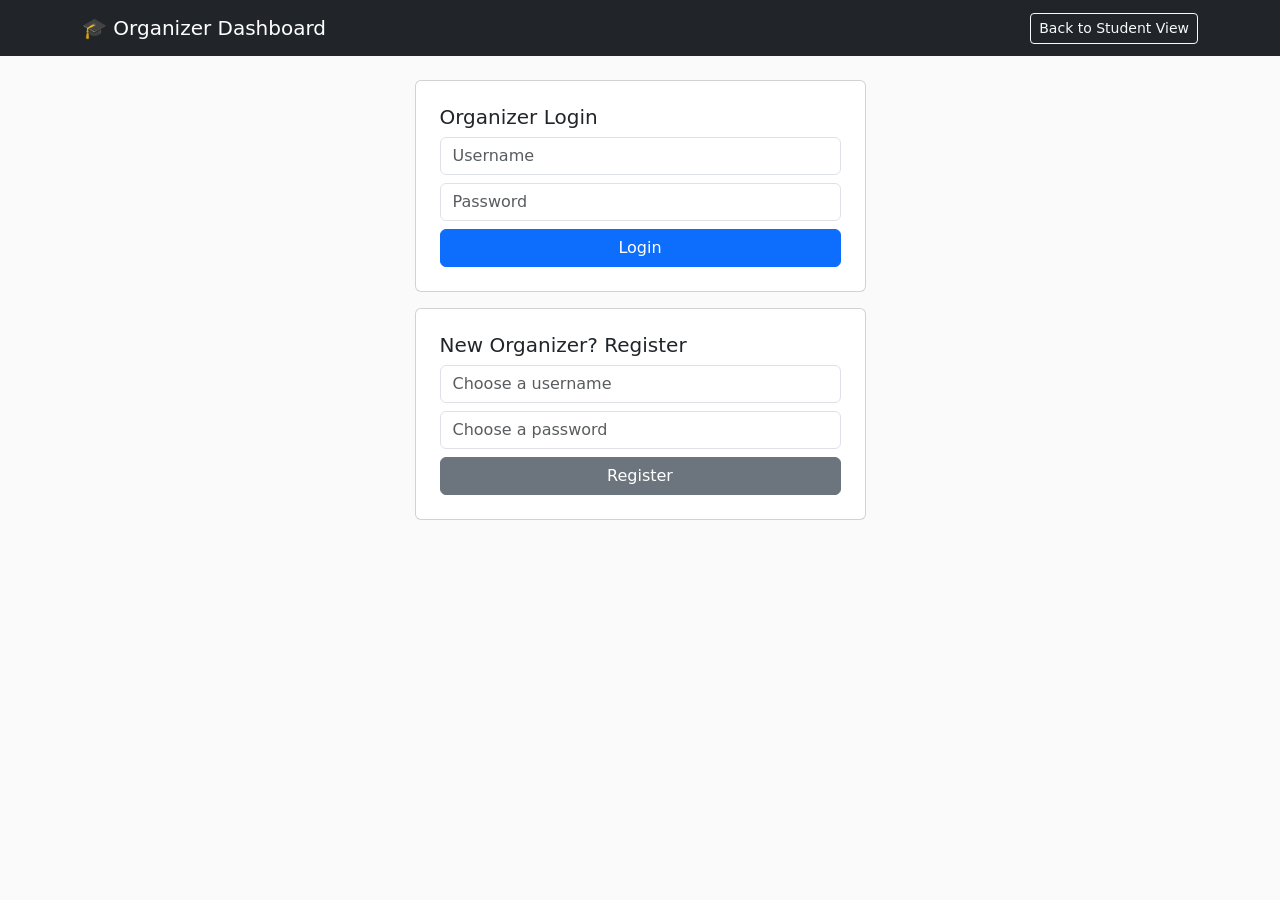
==== frontend/organizer.html @ c5e83cae "intial commit" ====
<!DOCTYPE html>
<html lang="en">
<head>
<meta charset="UTF-8">
<meta name="viewport" content="width=device-width, initial-scale=1.0">
<title>Organizer Dashboard</title>
<link href="https://cdn.jsdelivr.net/npm/bootstrap@5.3.0/dist/css/bootstrap.min.css" rel="stylesheet">
<link rel="stylesheet" href="css/style.css">
</head>
<body>

<nav class="navbar navbar-dark bg-dark mb-4">
  <div class="container">
    <span class="navbar-brand">🎓 Organizer Dashboard</span>
    <a href="index.html" class="btn btn-outline-light btn-sm">Back to Student View</a>
  </div>
</nav>

<div class="container">

  <!-- LOGIN / REGISTER SECTION -->
  <div id="authSection" class="row justify-content-center">
    <div class="col-md-5">
      <div class="card p-4 mb-3">
        <h5>Organizer Login</h5>
        <form id="loginForm">
          <input type="text" id="loginUsername" class="form-control mb-2" placeholder="Username" required>
          <input type="password" id="loginPassword" class="form-control mb-2" placeholder="Password" required>
          <button type="submit" class="btn btn-primary w-100">Login</button>
        </form>
      </div>
      <div class="card p-4">
        <h5>New Organizer? Register</h5>
        <form id="registerForm">
          <input type="text" id="registerUsername" class="form-control mb-2" placeholder="Choose a username" required>
          <input type="password" id="registerPassword" class="form-control mb-2" placeholder="Choose a password" required>
          <button type="submit" class="btn btn-secondary w-100">Register</button>
        </form>
      </div>
    </div>
  </div>

  <!-- DASHBOARD (shown after login) -->
  <div id="dashboardSection" style="display:none;">
    <div class="d-flex justify-content-between align-items-center mb-3">
      <h4>Your Events</h4>
      <div>
        <button class="btn btn-success me-2" data-bs-toggle="modal" data-bs-target="#createEventModal">+ New Event</button>
        <button class="btn btn-outline-danger" id="logoutBtn">Logout</button>
      </div>
    </div>
    <div id="organizerEventsList" class="row g-4"></div>
  </div>

</div>

<!-- Create Event Modal -->
<div class="modal fade" id="createEventModal" tabindex="-1">
  <div class="modal-dialog">
    <div class="modal-content">
      <form id="createEventForm">
        <div class="modal-header">
          <h5 class="modal-title">Create Event</h5>
          <button type="button" class="btn-close" data-bs-dismiss="modal"></button>
        </div>
        <div class="modal-body">
          <div class="mb-3">
            <label class="form-label">Title</label>
            <input type="text" class="form-control" id="eventTitle" required>
          </div>
          <div class="mb-3">
            <label class="form-label">Description</label>
            <textarea class="form-control" id="eventDescription" rows="3"></textarea>
          </div>
          <div class="mb-3">
            <label class="form-label">Team Size</label>
            <input type="number" class="form-control" id="eventTeamSize" min="1" required>
          </div>
          <div class="mb-3">
            <label class="form-label">Application Deadline</label>
            <input type="datetime-local" class="form-control" id="eventDeadline">
            <div class="form-text">After this time, teams are generated automatically. Leave blank to generate teams manually instead.</div>
          </div>
          <div class="mb-3">
            <label class="form-label">Photo</label>
            <input type="file" class="form-control" id="eventPhoto" accept="image/*">
          </div>
        </div>
        <div class="modal-footer">
          <button type="submit" class="btn btn-primary">Create Event</button>
        </div>
      </form>
    </div>
  </div>
</div>

<!-- Applications Modal -->
<div class="modal fade" id="applicationsModal" tabindex="-1">
  <div class="modal-dialog modal-lg">
    <div class="modal-content">
      <div class="modal-header">
        <h5 class="modal-title">Applications</h5>
        <button type="button" class="btn-close" data-bs-dismiss="modal"></button>
      </div>
      <div class="modal-body">
        <table class="table">
          <thead><tr><th>Name</th><th>Email</th><th>Grade</th></tr></thead>
          <tbody id="applicationsTableBody"></tbody>
        </table>
      </div>
    </div>
  </div>
</div>

<!-- Teams Modal (organizer view) -->
<div class="modal fade" id="orgTeamsModal" tabindex="-1">
  <div class="modal-dialog modal-lg">
    <div class="modal-content">
      <div class="modal-header">
        <h5 class="modal-title">Generated Teams</h5>
        <button type="button" class="btn-close" data-bs-dismiss="modal"></button>
      </div>
      <div class="modal-body">
        <div id="orgTeamsContainer" class="row g-3"></div>
      </div>
    </div>
  </div>
</div>

<script src="https://cdn.jsdelivr.net/npm/bootstrap@5.3.0/dist/js/bootstrap.bundle.min.js"></script>
<script src="js/config.js"></script>
<script src="js/organizer.js"></script>
</body>
</html>
---- frontend/css/style.css ----
.event-image {
  height: 180px;
  object-fit: cover;
  background-color: #f0f0f0;
}

body {
  background-color: #fafafa;
}
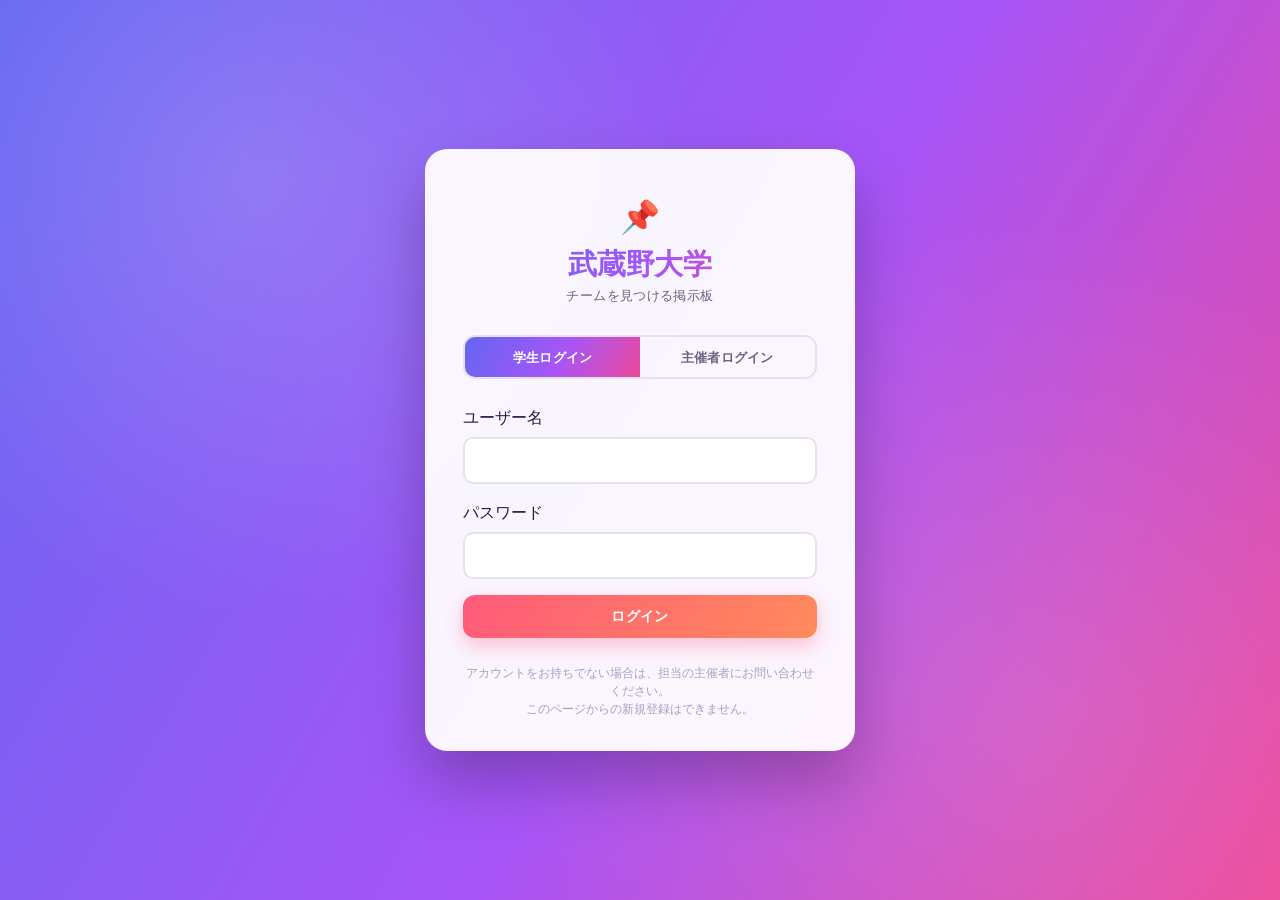
==== commit cb53b45d: "Add Gemini AI consultation feature" ====
--- a/frontend/organizer.html
+++ b/frontend/organizer.html
@@ -1,9 +1,9 @@
 <!DOCTYPE html>
-<html lang="en">
+<html lang="ja">
 <head>
 <meta charset="UTF-8">
 <meta name="viewport" content="width=device-width, initial-scale=1.0">
-<title>Organizer Dashboard</title>
+<title>武蔵野大学 | 主催者ダッシュボード</title>
 <link href="https://cdn.jsdelivr.net/npm/bootstrap@5.3.0/dist/css/bootstrap.min.css" rel="stylesheet">
 <link rel="stylesheet" href="css/style.css">
 </head>
@@ -11,47 +11,17 @@
 
 <nav class="navbar navbar-dark bg-dark mb-4">
   <div class="container">
-    <span class="navbar-brand">🎓 Organizer Dashboard</span>
-    <a href="index.html" class="btn btn-outline-light btn-sm">Back to Student View</a>
+    <span class="navbar-brand">📌 武蔵野大学 - 主催者</span>
+    <button id="logoutBtn" class="btn btn-outline-light btn-sm">ログアウト</button>
   </div>
 </nav>
 
 <div class="container">
-
-  <!-- LOGIN / REGISTER SECTION -->
-  <div id="authSection" class="row justify-content-center">
-    <div class="col-md-5">
-      <div class="card p-4 mb-3">
-        <h5>Organizer Login</h5>
-        <form id="loginForm">
-          <input type="text" id="loginUsername" class="form-control mb-2" placeholder="Username" required>
-          <input type="password" id="loginPassword" class="form-control mb-2" placeholder="Password" required>
-          <button type="submit" class="btn btn-primary w-100">Login</button>
-        </form>
-      </div>
-      <div class="card p-4">
-        <h5>New Organizer? Register</h5>
-        <form id="registerForm">
-          <input type="text" id="registerUsername" class="form-control mb-2" placeholder="Choose a username" required>
-          <input type="password" id="registerPassword" class="form-control mb-2" placeholder="Choose a password" required>
-          <button type="submit" class="btn btn-secondary w-100">Register</button>
-        </form>
-      </div>
-    </div>
+  <div class="d-flex justify-content-between align-items-center mb-3">
+    <h4>掲示中の項目</h4>
+    <button class="btn btn-success" data-bs-toggle="modal" data-bs-target="#createEventModal">＋ 新規作成</button>
   </div>
-
-  <!-- DASHBOARD (shown after login) -->
-  <div id="dashboardSection" style="display:none;">
-    <div class="d-flex justify-content-between align-items-center mb-3">
-      <h4>Your Events</h4>
-      <div>
-        <button class="btn btn-success me-2" data-bs-toggle="modal" data-bs-target="#createEventModal">+ New Event</button>
-        <button class="btn btn-outline-danger" id="logoutBtn">Logout</button>
-      </div>
-    </div>
-    <div id="organizerEventsList" class="row g-4"></div>
-  </div>
-
+  <div id="organizerEventsList" class="row g-4"></div>
 </div>
 
 <!-- Create Event Modal -->
@@ -60,34 +30,48 @@
     <div class="modal-content">
       <form id="createEventForm">
         <div class="modal-header">
-          <h5 class="modal-title">Create Event</h5>
+          <h5 class="modal-title">新規作成</h5>
           <button type="button" class="btn-close" data-bs-dismiss="modal"></button>
         </div>
         <div class="modal-body">
           <div class="mb-3">
-            <label class="form-label">Title</label>
+            <label class="form-label">カテゴリー</label>
+            <select class="form-select" id="eventCategory" required>
+              <option value="event">イベント</option>
+              <option value="club">部活・サークル</option>
+              <option value="seminar">ゼミ</option>
+              <option value="research">研究</option>
+              <option value="career">就職・インターンシップ</option>
+            </select>
+          </div>
+          <div class="mb-3">
+            <label class="form-label">タイトル</label>
             <input type="text" class="form-control" id="eventTitle" required>
           </div>
           <div class="mb-3">
-            <label class="form-label">Description</label>
+            <label class="form-label">説明</label>
             <textarea class="form-control" id="eventDescription" rows="3"></textarea>
           </div>
           <div class="mb-3">
-            <label class="form-label">Team Size</label>
+            <label class="form-label">チーム人数</label>
             <input type="number" class="form-control" id="eventTeamSize" min="1" required>
           </div>
           <div class="mb-3">
-            <label class="form-label">Application Deadline</label>
-            <input type="datetime-local" class="form-control" id="eventDeadline">
-            <div class="form-text">After this time, teams are generated automatically. Leave blank to generate teams manually instead.</div>
+            <label class="form-label">定員（参加人数の上限・任意）</label>
+            <input type="number" class="form-control" id="eventMaxParticipants" min="1" placeholder="例: 24（空欄なら定員なし）">
           </div>
           <div class="mb-3">
-            <label class="form-label">Photo</label>
+            <label class="form-label">応募締切</label>
+            <input type="datetime-local" class="form-control" id="eventDeadline">
+            <div class="form-text">締切後、自動的にチームが編成されます。空欄の場合は手動で編成してください。</div>
+          </div>
+          <div class="mb-3">
+            <label class="form-label">写真</label>
             <input type="file" class="form-control" id="eventPhoto" accept="image/*">
           </div>
         </div>
         <div class="modal-footer">
-          <button type="submit" class="btn btn-primary">Create Event</button>
+          <button type="submit" class="btn btn-primary">作成する</button>
         </div>
       </form>
     </div>
@@ -99,14 +83,56 @@
   <div class="modal-dialog modal-lg">
     <div class="modal-content">
       <div class="modal-header">
-        <h5 class="modal-title">Applications</h5>
+        <h5 class="modal-title">応募者一覧</h5>
         <button type="button" class="btn-close" data-bs-dismiss="modal"></button>
       </div>
       <div class="modal-body">
         <table class="table">
-          <thead><tr><th>Name</th><th>Email</th><th>Grade</th></tr></thead>
+          <thead><tr><th>氏名</th><th>メール</th><th>学部</th><th>学年</th></tr></thead>
           <tbody id="applicationsTableBody"></tbody>
         </table>
+      </div>
+    </div>
+  </div>
+</div>
+
+<!-- AI Consult Modal (organizer) -->
+<div class="modal fade" id="aiConsultModal" tabindex="-1">
+  <div class="modal-dialog modal-lg">
+    <div class="modal-content">
+      <div class="modal-header">
+        <h5 class="modal-title">🤖 AI相談</h5>
+        <button type="button" class="btn-close" data-bs-dismiss="modal"></button>
+      </div>
+      <div class="modal-body">
+        <div id="aiChatLog" class="ai-chat-log mb-3"></div>
+        <form id="aiChatForm" class="d-flex gap-2">
+          <input type="text" id="aiChatInput" class="form-control" placeholder="質問を入力してください..." required>
+          <button type="submit" class="btn btn-primary">送信</button>
+        </form>
+      </div>
+    </div>
+  </div>
+</div>
+
+<!-- Floating AI button -->
+<button id="floatingAiBtn" class="floating-ai-btn" type="button" title="AI相談">🤖</button>
+
+<!-- Comments Modal (organizer) -->
+<div class="modal fade" id="orgCommentsModal" tabindex="-1">
+  <div class="modal-dialog modal-lg">
+    <div class="modal-content">
+      <div class="modal-header">
+        <h5 class="modal-title">質問・コメント</h5>
+        <button type="button" class="btn-close" data-bs-dismiss="modal"></button>
+      </div>
+      <div class="modal-body">
+        <div id="orgCommentsList" class="mb-3"></div>
+        <form id="orgCommentForm" class="d-flex gap-2">
+          <input type="hidden" id="orgCommentEventId">
+          <input type="text" id="orgCommentInput" class="form-control" placeholder="返信を入力..." required>
+          <button type="submit" class="btn btn-primary">送信</button>
+        </form>
       </div>
     </div>
   </div>
@@ -117,7 +143,7 @@
   <div class="modal-dialog modal-lg">
     <div class="modal-content">
       <div class="modal-header">
-        <h5 class="modal-title">Generated Teams</h5>
+        <h5 class="modal-title">編成されたチーム</h5>
         <button type="button" class="btn-close" data-bs-dismiss="modal"></button>
       </div>
       <div class="modal-body">
@@ -128,7 +154,8 @@
 </div>
 
 <script src="https://cdn.jsdelivr.net/npm/bootstrap@5.3.0/dist/js/bootstrap.bundle.min.js"></script>
+<script src="js/auth-common.js"></script>
 <script src="js/config.js"></script>
 <script src="js/organizer.js"></script>
 </body>
-</html>
+</html>
--- a/frontend/css/style.css
+++ b/frontend/css/style.css
@@ -1,9 +1,363 @@
-.event-image {
-  height: 180px;
-  object-fit: cover;
-  background-color: #f0f0f0;
-}
+/* ============================================================
+   Campus Events (武蔵野大学) — Vibrant design system
+   ============================================================ */
+
+@import url('https://fonts.googleapis.com/css2?family=Space+Grotesk:wght@500;600;700&family=Inter:wght@400;500;600;700&family=JetBrains+Mono:wght@500;600&display=swap');
+
+:root {
+  --ink: #241943;
+  --ink-soft: #3A2C6B;
+  --paper: #FFFFFF;
+  --bg: #F5F3FF;
+  --slate: #6B6280;
+  --slate-light: #A79FC0;
+  --line: rgba(36, 25, 67, 0.09);
+
+  --spark: #FF5A7A;
+  --spark-dark: #E8385C;
+
+  --c-event: #4F46E5;
+  --c-club: #EC4899;
+  --c-seminar: #8B5CF6;
+  --c-research: #10B981;
+  --c-career: #F59E0B;
+  --c-open: #10B981;
+  --c-closed: #F43F5E;
+
+  --gradient-hero: linear-gradient(120deg, #6366F1 0%, #A855F7 55%, #EC4899 100%);
+  --gradient-btn: linear-gradient(120deg, #FF5A7A 0%, #FF8A5B 100%);
+
+  --font-display: 'Space Grotesk', sans-serif;
+  --font-body: 'Inter', sans-serif;
+  --font-mono: 'JetBrains Mono', monospace;
+}
+
+* { box-sizing: border-box; }
 
 body {
-  background-color: #fafafa;
-}
+  background-color: var(--bg);
+  font-family: var(--font-body), "Hiragino Kaku Gothic ProN", "Noto Sans JP", sans-serif;
+  color: var(--ink);
+}
+
+h1, h2, h3, h4, h5, h6, .navbar-brand,
+.hero-title, .login-university, .card-title {
+  font-family: var(--font-display), "Hiragino Kaku Gothic ProN", "Noto Sans JP", sans-serif;
+  letter-spacing: -0.01em;
+}
+
+/* ---------- Navbar ---------- */
+
+.navbar.bg-dark {
+  background: var(--gradient-hero) !important;
+  box-shadow: 0 2px 16px rgba(99,102,241,0.35);
+}
+.navbar-brand { font-size: 1.45rem; font-weight: 700; color: #fff !important; }
+.btn-outline-light.btn-sm {
+  border-radius: 20px; font-family: var(--font-mono); font-size: 0.78rem;
+  letter-spacing: 0.03em; border-width: 1.5px;
+}
+.btn-outline-light.btn-sm:hover { background-color: rgba(255,255,255,0.18); }
+
+/* ---------- Hero band ---------- */
+
+.hero-band {
+  background: var(--gradient-hero);
+  padding: 3rem 0 2.75rem;
+  margin-bottom: 2rem;
+  position: relative;
+  overflow: hidden;
+}
+.hero-band::after {
+  content: "";
+  position: absolute; inset: 0;
+  background:
+    radial-gradient(circle at 15% 30%, rgba(255,255,255,0.18), transparent 40%),
+    radial-gradient(circle at 85% 70%, rgba(255,255,255,0.14), transparent 45%);
+  pointer-events: none;
+}
+.hero-eyebrow {
+  font-family: var(--font-mono); font-size: 0.78rem; letter-spacing: 0.16em;
+  text-transform: uppercase; color: #FFE8C2; font-weight: 600;
+  margin-bottom: 0.4rem; display: block;
+}
+.hero-title {
+  font-size: 2.8rem; font-weight: 700; color: #fff; margin-bottom: 0.5rem;
+  line-height: 1.08; text-shadow: 0 2px 12px rgba(0,0,0,0.12);
+}
+.hero-sub { color: rgba(255,255,255,0.92); font-size: 1.08rem; max-width: 580px; }
+
+/* ---------- Search + filter bar ---------- */
+
+.board-controls {
+  background: var(--paper); border: none; border-radius: 16px;
+  padding: 1rem 1.1rem; box-shadow: 0 8px 24px rgba(99,102,241,0.12);
+}
+.board-controls input.form-control {
+  border: 2px solid var(--line); border-radius: 10px;
+  font-family: var(--font-body); padding: 0.6rem 0.9rem;
+}
+.board-controls input.form-control:focus {
+  border-color: var(--spark); box-shadow: 0 0 0 4px rgba(255,90,122,0.14);
+}
+.filter-btn {
+  font-family: var(--font-mono); font-size: 0.78rem; letter-spacing: 0.03em;
+  border: 2px solid var(--line) !important; color: var(--slate);
+  border-radius: 10px !important; margin-left: 0.3rem;
+}
+.filter-btn.active { background: var(--gradient-btn) !important; border-color: transparent !important; color: #fff !important; }
+.filter-btn:hover:not(.active) { background-color: rgba(99,102,241,0.08) !important; color: var(--ink); }
+
+/* ---------- Category tabs ---------- */
+
+.category-tabs { display: flex; flex-wrap: wrap; gap: 0.5rem; }
+.category-tab {
+  background: var(--paper); border: 2px solid var(--line); border-radius: 24px;
+  padding: 0.5rem 1.25rem; font-family: var(--font-mono); font-weight: 600;
+  font-size: 0.8rem; letter-spacing: 0.02em; color: var(--slate); cursor: pointer;
+  transition: all 0.18s ease; box-shadow: 0 2px 6px rgba(36,25,67,0.06);
+}
+.category-tab:hover { transform: translateY(-2px); box-shadow: 0 6px 14px rgba(36,25,67,0.12); }
+.category-tab[data-category="event"].active    { background: var(--c-event);    border-color: var(--c-event);    color: #fff; }
+.category-tab[data-category="club"].active     { background: var(--c-club);     border-color: var(--c-club);     color: #fff; }
+.category-tab[data-category="seminar"].active  { background: var(--c-seminar);  border-color: var(--c-seminar);  color: #fff; }
+.category-tab[data-category="research"].active { background: var(--c-research); border-color: var(--c-research); color: #fff; }
+.category-tab[data-category="career"].active   { background: var(--c-career);   border-color: var(--c-career);   color: #fff; }
+
+/* ---------- Event cards ---------- */
+
+.pin-card-wrap { perspective: 800px; }
+.pin-card {
+  background: var(--paper); border: none; border-radius: 18px;
+  box-shadow: 0 10px 24px rgba(36,25,67,0.10), 0 2px 6px rgba(36,25,67,0.06);
+  position: relative; overflow: hidden;
+  transition: transform 0.25s cubic-bezier(.2,.8,.2,1), box-shadow 0.25s ease;
+  animation: card-pop 0.45s cubic-bezier(.2,.8,.2,1) both;
+}
+.pin-card::before {
+  content: ""; position: absolute; top: 0; left: 0; right: 0; height: 6px;
+  background: var(--accent-color, var(--c-event));
+}
+.pin-card[data-category="event"]    { --accent-color: var(--c-event); }
+.pin-card[data-category="club"]     { --accent-color: var(--c-club); }
+.pin-card[data-category="seminar"]  { --accent-color: var(--c-seminar); }
+.pin-card[data-category="research"] { --accent-color: var(--c-research); }
+.pin-card[data-category="career"]   { --accent-color: var(--c-career); }
+.pin-card-wrap:hover .pin-card {
+  transform: translateY(-8px);
+  box-shadow: 0 20px 36px rgba(36,25,67,0.18), 0 4px 10px rgba(36,25,67,0.1);
+}
+@keyframes card-pop { from { opacity: 0; transform: translateY(14px) scale(0.97); } }
+.pin-dot { display: none; }
+.event-image { height: 175px; object-fit: cover; background-color: #EDE9FE; }
+.pin-card .card-body { padding: 1.2rem 1.25rem 1.3rem; }
+.pin-card .card-title { font-family: var(--font-display); font-weight: 700; font-size: 1.2rem; color: var(--ink); }
+.pin-card .card-text { color: var(--slate); font-size: 0.93rem; min-height: 1.4em; }
+
+.stamp-row { display: flex; gap: 0.4rem; flex-wrap: wrap; margin-bottom: 0.7rem; }
+.stamp {
+  font-family: var(--font-mono); font-weight: 600; font-size: 0.72rem;
+  letter-spacing: 0.02em; padding: 0.25rem 0.65rem; border-radius: 20px;
+  border: none; white-space: nowrap;
+}
+.stamp-size { color: var(--ink-soft); background: rgba(99,102,241,0.10); }
+.stamp-open { color: #06724F; background: rgba(16,185,129,0.14); }
+.stamp-closed { color: #B91C3C; background: rgba(244,63,94,0.12); }
+
+.pin-card .btn-primary {
+  background: var(--gradient-btn); border: none; font-family: var(--font-mono);
+  font-weight: 600; font-size: 0.8rem; letter-spacing: 0.02em; border-radius: 10px;
+  box-shadow: 0 4px 12px rgba(255,90,122,0.35);
+}
+.pin-card .btn-primary:hover { filter: brightness(1.06); }
+.pin-card .btn-primary:disabled { background: var(--slate-light); box-shadow: none; }
+.pin-card .btn-outline-secondary {
+  border: 2px solid var(--line); color: var(--slate); font-family: var(--font-mono);
+  font-weight: 600; font-size: 0.8rem; letter-spacing: 0.02em; border-radius: 10px;
+}
+.pin-card .btn-outline-secondary:hover { background-color: var(--ink); border-color: var(--ink); color: #fff; }
+
+/* ---------- Empty state ---------- */
+
+.board-empty {
+  border: 2px dashed var(--slate-light); border-radius: 16px; padding: 3rem 1.5rem;
+  text-align: center; color: var(--slate); background: rgba(255,255,255,0.6);
+}
+.board-empty .board-empty-title {
+  font-family: var(--font-display); font-weight: 700; color: var(--ink);
+  font-size: 1.2rem; margin-bottom: 0.4rem;
+}
+
+/* ---------- Modals ---------- */
+
+.modal-content { border-radius: 18px; border: none; box-shadow: 0 24px 48px rgba(36,25,67,0.25); }
+.modal-header { border-bottom: 1px solid var(--line); }
+.modal-title { font-family: var(--font-display); font-weight: 700; }
+.modal .btn-primary { background: var(--gradient-btn); border: none; border-radius: 10px; font-weight: 600; }
+.modal .form-control, .modal .form-select { border-radius: 10px; border: 2px solid var(--line); }
+.modal .form-control:focus, .modal .form-select:focus {
+  border-color: var(--spark); box-shadow: 0 0 0 4px rgba(255,90,122,0.14);
+}
+
+/* ---------- Team result cards ---------- */
+
+.team-card {
+  border: none; border-radius: 14px; background: var(--paper);
+  box-shadow: 0 6px 16px rgba(36,25,67,0.08); border-left: 6px solid var(--c-research);
+}
+.team-card h6 {
+  font-family: var(--font-mono); text-transform: uppercase; letter-spacing: 0.04em;
+  font-size: 0.82rem; color: var(--c-research); font-weight: 700;
+}
+
+/* ---------- Organizer dashboard cards ---------- */
+
+.card.shadow-sm { border: none; border-radius: 18px; box-shadow: 0 10px 24px rgba(36,25,67,0.10) !important; }
+.btn-success {
+  background: linear-gradient(120deg, #10B981, #34D399); border: none; border-radius: 12px;
+  font-weight: 600; box-shadow: 0 4px 12px rgba(16,185,129,0.3);
+}
+.btn-success:hover { filter: brightness(1.05); }
+.btn-outline-primary { border: 2px solid var(--c-event); color: var(--c-event); border-radius: 10px; font-weight: 600; }
+.btn-outline-primary:hover { background: var(--c-event); border-color: var(--c-event); }
+
+/* ---------- Login page ---------- */
+
+body.login-body {
+  background: var(--gradient-hero); min-height: 100vh; display: flex;
+  align-items: center; justify-content: center; position: relative; overflow: hidden;
+}
+body.login-body::before {
+  content: ""; position: absolute; inset: 0;
+  background:
+    radial-gradient(circle at 20% 20%, rgba(255,255,255,0.16), transparent 35%),
+    radial-gradient(circle at 80% 80%, rgba(255,255,255,0.12), transparent 40%);
+}
+.login-wrap { width: 100%; padding: 2rem 1rem; position: relative; z-index: 1; }
+.login-card {
+  max-width: 430px; margin: 0 auto; background: rgba(255,255,255,0.94);
+  backdrop-filter: blur(6px); border: none; border-radius: 22px;
+  box-shadow: 0 30px 60px rgba(0,0,0,0.25); padding: 2.75rem 2.4rem 2.1rem;
+}
+.login-brand { text-align: center; margin-bottom: 1.9rem; }
+.login-brand-mark { font-size: 2rem; display: block; margin-bottom: 0.4rem; }
+.login-university {
+  font-family: var(--font-display); font-weight: 700; font-size: 1.8rem;
+  background: var(--gradient-hero); -webkit-background-clip: text; background-clip: text;
+  color: transparent; margin-bottom: 0.25rem;
+}
+.login-tagline { font-family: var(--font-mono); font-size: 0.8rem; color: var(--slate); letter-spacing: 0.03em; }
+.login-tabs { display: flex; border: 2px solid var(--line); border-radius: 12px; overflow: hidden; margin-bottom: 1.6rem; }
+.login-tab {
+  flex: 1; background: transparent; border: none; padding: 0.65rem 0.5rem;
+  font-family: var(--font-mono); font-weight: 600; font-size: 0.8rem;
+  letter-spacing: 0.02em; color: var(--slate); cursor: pointer; transition: all 0.18s ease;
+}
+.login-tab.active { background: var(--gradient-hero); color: #fff; }
+.login-tab:not(.active):hover { background: rgba(99,102,241,0.08); }
+.login-card .form-control { border: 2px solid var(--line); border-radius: 10px; padding: 0.6rem 0.9rem; }
+.login-card .form-control:focus { border-color: var(--spark); box-shadow: 0 0 0 4px rgba(255,90,122,0.14); }
+.login-submit {
+  background: var(--gradient-btn); border: none; font-family: var(--font-mono);
+  font-weight: 700; letter-spacing: 0.03em; font-size: 0.85rem; padding: 0.7rem;
+  border-radius: 12px; box-shadow: 0 8px 20px rgba(255,90,122,0.35);
+}
+.login-submit:hover { filter: brightness(1.05); }
+.login-error {
+  color: #B91C3C; background: rgba(244,63,94,0.1); border: 2px solid rgba(244,63,94,0.25);
+  border-radius: 10px; padding: 0.55rem 0.75rem; font-size: 0.85rem; margin-bottom: 1rem;
+}
+.login-note { text-align: center; color: var(--slate-light); font-size: 0.75rem; margin-top: 1.6rem; margin-bottom: 0; line-height: 1.5; }
+
+/* ---------- Responsive ---------- */
+
+@media (max-width: 767px) { .hero-title { font-size: 2.1rem; } }
+
+/* ---------- Reduced motion ---------- */
+
+@media (prefers-reduced-motion: reduce) {
+  .pin-card, .pin-card-wrap:hover .pin-card { transition: none; animation: none; }
+}
+
+/* Keyboard focus visibility */
+a:focus-visible, button:focus-visible, input:focus-visible, .category-tab:focus-visible {
+  outline: 3px solid var(--spark); outline-offset: 2px;
+}
+
+/* ---------- Comments (Q&A thread) ---------- */
+
+.comment-item {
+  background: rgba(99,102,241,0.05);
+  border-radius: 10px;
+  padding: 0.7rem 0.9rem;
+  margin-bottom: 0.6rem;
+}
+.comment-item.comment-organizer {
+  background: rgba(245,158,11,0.10);
+  border-left: 4px solid var(--c-career);
+}
+.comment-meta {
+  display: flex;
+  justify-content: space-between;
+  gap: 0.5rem;
+  margin-bottom: 0.25rem;
+}
+.comment-content {
+  font-size: 0.92rem;
+  color: var(--ink);
+  white-space: pre-wrap;
+  word-break: break-word;
+}
+
+/* ---------- AI 相談 chat widget ---------- */
+
+.floating-ai-btn {
+  position: fixed;
+  bottom: 1.75rem;
+  right: 1.75rem;
+  width: 60px;
+  height: 60px;
+  border-radius: 50%;
+  border: none;
+  background: var(--gradient-btn);
+  color: #fff;
+  font-size: 1.6rem;
+  box-shadow: 0 10px 24px rgba(255,90,122,0.4);
+  cursor: pointer;
+  z-index: 1050;
+  transition: transform 0.18s ease;
+}
+.floating-ai-btn:hover {
+  transform: scale(1.08);
+}
+
+.ai-chat-log {
+  max-height: 420px;
+  overflow-y: auto;
+  padding: 0.5rem;
+  background: rgba(99,102,241,0.04);
+  border-radius: 12px;
+}
+
+.ai-msg {
+  max-width: 85%;
+  padding: 0.55rem 0.85rem;
+  border-radius: 14px;
+  margin-bottom: 0.6rem;
+  font-size: 0.92rem;
+  white-space: pre-wrap;
+  word-break: break-word;
+}
+.ai-msg-user {
+  background: var(--gradient-btn);
+  color: #fff;
+  margin-left: auto;
+  border-bottom-right-radius: 4px;
+}
+.ai-msg-bot {
+  background: #fff;
+  border: 1px solid var(--line);
+  color: var(--ink);
+  margin-right: auto;
+  border-bottom-left-radius: 4px;
+}
